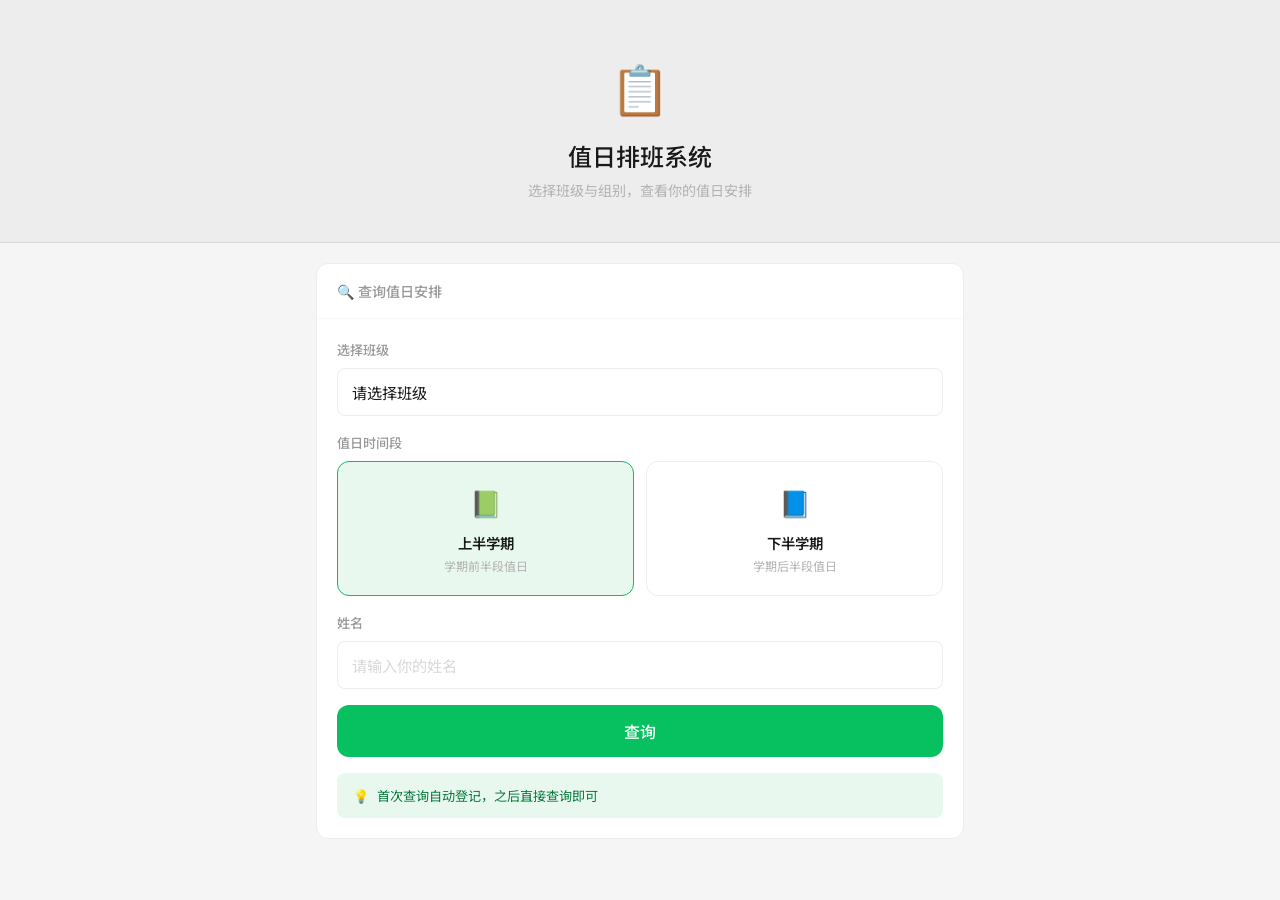
==== templates/index.html @ 0eadb379 "feat: 值日排班管理系统 - Python 3.12 + Flask + SQLite 技术栈 - 学生端：查询值日安排，首次自动注册 - 管理后台：学期/班级/学生/排班/节假日/统计管理 - " ====
<!DOCTYPE html>
<html lang="zh-CN">
<head>
  <meta charset="UTF-8">
  <meta name="viewport" content="width=device-width, initial-scale=1.0">
  <title>值日排班系统</title>
  <link rel="stylesheet" href="/static/css/style.css">
</head>
<body>
  <div class="hero">
    <div class="hero-icon">📋</div>
    <h1>值日排班系统</h1>
    <p>选择班级与组别，查看你的值日安排</p>
  </div>

  <div class="container">
    <div class="card">
      <div class="card-header">🔍 查询值日安排</div>
      <div class="card-body">
        <form id="queryForm">
          <div class="form-group">
            <label>选择班级</label>
            <select id="classSelect" class="form-control" required>
              <option value="">请选择班级</option>
            </select>
          </div>

          <div class="form-group">
            <label>值日时间段</label>
            <div class="group-select">
              <div class="group-option selected" data-group="A" onclick="selectGroup(this)">
                <div class="g-icon">📗</div>
                <div class="g-title">上半学期</div>
                <div class="g-desc">学期前半段值日</div>
              </div>
              <div class="group-option" data-group="B" onclick="selectGroup(this)">
                <div class="g-icon">📘</div>
                <div class="g-title">下半学期</div>
                <div class="g-desc">学期后半段值日</div>
              </div>
            </div>
            <input type="hidden" id="selectedGroup" value="A">
          </div>

          <div class="form-group">
            <label>姓名</label>
            <input type="text" id="studentName" class="form-control" placeholder="请输入你的姓名" required>
          </div>

          <button type="submit" class="btn btn-primary btn-block btn-lg">查询</button>

          <div class="tip-bar">
            <span>💡</span>
            <span>首次查询自动登记，之后直接查询即可</span>
          </div>
        </form>
      </div>
    </div>

    <div id="resultArea" class="hidden">
      <div class="card">
        <div class="card-header" id="studentInfo">📋 值日记录</div>
        <div class="card-body">
          <div class="tabs">
            <div class="tab-item active" data-tab="all">全部</div>
            <div class="tab-item" data-tab="completed">已完成</div>
            <div class="tab-item" data-tab="pending">未完成</div>
          </div>
          <div class="table-wrap">
            <table>
              <thead><tr><th>日期</th><th>星期</th><th>职责</th><th>状态</th></tr></thead>
              <tbody id="scheduleBody"></tbody>
            </table>
          </div>
          <div id="emptyState" class="empty-state hidden">
            <div class="empty-icon">📭</div>
            <p>暂无值日记录</p>
          </div>
        </div>
      </div>
    </div>

    <div id="loadingState" class="loading hidden">
      <div class="spinner"></div>
      <span>正在查询…</span>
    </div>
  </div>

  <div id="toastContainer" class="toast-container"></div>
  <script src="/static/js/student.js"></script>
  <script>
    function selectGroup(el) {
      document.querySelectorAll('.group-option').forEach(function(o) { o.classList.remove('selected'); });
      el.classList.add('selected');
      document.getElementById('selectedGroup').value = el.dataset.group;
    }
  </script>
</body>
</html>
---- static/css/style.css ----
/* ============================================================
   值日排班系统 — Apple / WeChat 极简风格
   纯净、克制、呼吸感
   ============================================================ */
@import url('https://fonts.googleapis.com/css2?family=Noto+Sans+SC:wght@300;400;500;600;700&display=swap');

:root {
  --white:       #FFFFFF;
  --bg:          #F5F5F5;
  --card:        #FFFFFF;
  --border:      #EDEDED;
  --divider:     #F7F7F7;
  --text-0:      #191919;
  --text-1:      #576B95;
  --text-2:      #999999;
  --text-3:      #B2B2B2;
  --text-4:      #D9D9D9;
  --green:       #07C160;
  --green-bg:    #E8F8EE;
  --blue:        #1A73E8;
  --blue-bg:     #E8F0FE;
  --red:         #FA5151;
  --red-bg:      #FEE8E8;
  --orange:      #FF8800;
  --orange-bg:   #FFF4E5;
  --radius:      12px;
  --radius-lg:   16px;
  --radius-sm:   8px;
  --shadow:      0 1px 3px rgba(0,0,0,0.04);
  --shadow-md:   0 2px 8px rgba(0,0,0,0.06);
  --transition:  0.2s ease;
}

*, *::before, *::after { margin: 0; padding: 0; box-sizing: border-box; }
html { font-size: 16px; }
body {
  font-family: 'Noto Sans SC', -apple-system, 'Helvetica Neue', sans-serif;
  background: var(--bg);
  color: var(--text-1);
  line-height: 1.6;
  -webkit-font-smoothing: antialiased;
  -moz-osx-font-smoothing: grayscale;
}
a { color: var(--blue); text-decoration: none; }
a:hover { color: #0D5BBF; }
::selection { background: var(--blue-bg); }

.container { max-width: 680px; margin: 0 auto; padding: 20px 16px; }

/* ============================================================
   Hero — 学生端顶部
   ============================================================ */
.hero {
  background: #EDEDED;
  padding: 48px 20px 40px;
  text-align: center;
  border-bottom: 1px solid #D9D9D9;
}
.hero-icon {
  font-size: 3rem;
  margin-bottom: 12px;
}
.hero h1 {
  font-size: 1.5rem;
  font-weight: 500;
  color: var(--text-0);
}
.hero p {
  font-size: 0.88rem;
  color: var(--text-3);
  margin-top: 4px;
}

/* ============================================================
   卡片
   ============================================================ */
.card {
  background: var(--card);
  border-radius: var(--radius);
  margin-bottom: 12px;
  box-shadow: none;
  border: 1px solid #EDEDED;
  overflow: hidden;
}
.card-header {
  padding: 16px 20px;
  font-size: 0.88rem;
  font-weight: 500;
  color: var(--text-2);
  border-bottom: 1px solid var(--divider);
  display: flex;
  align-items: center;
  gap: 8px;
}
.card-body { padding: 20px; }

/* ============================================================
   表单
   ============================================================ */
.form-group {
  margin-bottom: 16px;
}
.form-group:last-child { margin-bottom: 0; }
.form-group label {
  display: block;
  font-size: 0.82rem;
  font-weight: 500;
  color: var(--text-2);
  margin-bottom: 8px;
}
.form-control {
  width: 100%;
  padding: 12px 14px;
  border: 1px solid var(--border);
  border-radius: var(--radius-sm);
  font-size: 0.95rem;
  font-family: inherit;
  background: var(--white);
  color: var(--text-0);
  outline: none;
  transition: border-color var(--transition);
  -webkit-appearance: none;
}
.form-control:focus {
  border-color: #D9D9D9;
}
.form-control::placeholder { color: var(--text-4); }
.form-row {
  display: flex;
  gap: 12px;
  align-items: flex-end;
}
.form-row .form-group { flex: 1; margin-bottom: 0; }
.form-row .form-group:last-child { flex: 0 0 auto; }

/* ============================================================
   按钮
   ============================================================ */
.btn {
  display: inline-flex;
  align-items: center;
  justify-content: center;
  gap: 6px;
  padding: 10px 20px;
  border: none;
  border-radius: var(--radius-sm);
  font-size: 0.88rem;
  font-weight: 500;
  font-family: inherit;
  cursor: pointer;
  transition: all var(--transition);
  white-space: nowrap;
}
.btn:active { transform: scale(0.97); }
.btn-primary {
  background: var(--green);
  color: white;
}
.btn-primary:hover { background: #06AD56; }
.btn-blue {
  background: var(--blue);
  color: white;
}
.btn-blue:hover { background: #0D5BBF; }
.btn-danger {
  background: var(--red);
  color: white;
}
.btn-danger:hover { background: #E04646; }
.btn-outline {
  background: var(--white);
  color: var(--text-1);
  border: 1px solid #D9D9D9;
}
.btn-outline:hover { background: #F7F7F7; }
.btn-ghost {
  background: transparent;
  color: var(--blue);
  border: none;
  padding: 8px 12px;
}
.btn-ghost:hover { background: var(--blue-bg); }
.btn-sm {
  padding: 6px 14px;
  font-size: 0.8rem;
  border-radius: 6px;
}
.btn-block {
  width: 100%;
  display: flex;
}
.btn-lg {
  padding: 14px 24px;
  font-size: 1rem;
  border-radius: var(--radius);
}

/* ============================================================
   组别选择卡片（学生端）
   ============================================================ */
.group-select {
  display: flex;
  gap: 12px;
}
.group-option {
  flex: 1;
  padding: 20px 12px;
  border: 1.5px solid var(--border);
  border-radius: var(--radius);
  text-align: center;
  cursor: pointer;
  transition: all var(--transition);
  background: var(--white);
}
.group-option:hover { border-color: var(--blue); }
.group-option.selected {
  border-color: var(--green);
  background: var(--green-bg);
}
.group-option .g-icon { font-size: 1.6rem; margin-bottom: 8px; }
.group-option .g-title { font-weight: 600; font-size: 0.9rem; color: var(--text-0); }
.group-option .g-desc { font-size: 0.75rem; color: var(--text-3); margin-top: 2px; }

/* 提示条 */
.tip-bar {
  background: var(--green-bg);
  border-radius: var(--radius-sm);
  padding: 12px 16px;
  margin-top: 16px;
  font-size: 0.82rem;
  color: #0A7A3E;
  display: flex;
  align-items: center;
  gap: 8px;
}

/* ============================================================
   表格
   ============================================================ */
.table-wrap { overflow-x: auto; }
table { width: 100%; border-collapse: collapse; }
th, td {
  padding: 12px 16px;
  text-align: left;
  font-size: 0.88rem;
  border-bottom: 1px solid var(--divider);
}
th {
  font-weight: 500;
  color: var(--text-3);
  font-size: 0.8rem;
  background: #FAFAFA;
}
tbody tr { transition: background var(--transition); }
tbody tr:hover { background: #FAFAFA; }
tbody tr:last-child td { border-bottom: none; }

/* ============================================================
   Tab
   ============================================================ */
.tabs {
  display: flex;
  background: #F0F0F0;
  border-radius: var(--radius-sm);
  padding: 3px;
  margin-bottom: 16px;
}
.tab-item {
  flex: 1;
  padding: 8px 0;
  text-align: center;
  border-radius: 6px;
  cursor: pointer;
  font-size: 0.85rem;
  font-weight: 500;
  color: var(--text-3);
  transition: all var(--transition);
}
.tab-item:hover { color: var(--text-1); }
.tab-item.active {
  background: var(--white);
  color: var(--text-0);
  box-shadow: 0 1px 2px rgba(0,0,0,0.08);
}

/* ============================================================
   状态标签
   ============================================================ */
.badge {
  display: inline-block;
  padding: 2px 10px;
  border-radius: 100px;
  font-size: 0.75rem;
  font-weight: 500;
}
.badge-green { background: var(--green-bg); color: #0A7A3E; }
.badge-blue { background: #EDEDED; color: var(--text-2); }
.badge-gray { background: var(--bg); color: var(--text-3); }
.badge-orange { background: var(--orange-bg); color: var(--orange); }

.status-badge {
  display: inline-flex;
  align-items: center;
  gap: 4px;
  padding: 3px 10px;
  border-radius: 100px;
  font-size: 0.75rem;
  font-weight: 500;
}
.status-pending { background: var(--orange-bg); color: var(--orange); }
.status-completed { background: var(--green-bg); color: #0A7A3E; }
.status-cancelled { background: var(--bg); color: var(--text-4); }

/* ============================================================
   空状态 & 加载
   ============================================================ */
.empty-state { text-align: center; padding: 40px 20px; color: var(--text-4); }
.empty-icon { font-size: 2.5rem; margin-bottom: 8px; }
.empty-state p { font-size: 0.88rem; }
.loading { text-align: center; padding: 32px; color: var(--text-3); }
.spinner {
  width: 28px; height: 28px;
  border: 2.5px solid var(--border);
  border-top-color: var(--blue);
  border-radius: 50%;
  animation: spin 0.7s linear infinite;
  margin: 0 auto 10px;
}
@keyframes spin { to { transform: rotate(360deg); } }

/* ============================================================
   Toast
   ============================================================ */
.toast-container {
  position: fixed; top: 16px; right: 16px; z-index: 9999;
  display: flex; flex-direction: column; gap: 8px;
  pointer-events: none;
}
.toast {
  padding: 12px 20px;
  border-radius: var(--radius-sm);
  font-size: 0.85rem;
  font-weight: 500;
  box-shadow: var(--shadow-md);
  animation: toastIn 0.3s ease;
  pointer-events: auto;
  max-width: 320px;
  color: white;
}
.toast-success { background: var(--green); }
.toast-error { background: var(--red); }
.toast-info { background: var(--text-1); }
@keyframes toastIn { from { transform: translateY(-12px); opacity: 0; } }

/* ============================================================
   统计卡片
   ============================================================ */
.stat-cards {
  display: grid;
  grid-template-columns: repeat(auto-fit, minmax(140px, 1fr));
  gap: 12px;
  margin-bottom: 16px;
}
.stat-card {
  background: var(--white);
  border-radius: var(--radius);
  padding: 20px 16px;
  text-align: center;
  border: 1px solid #EDEDED;
  box-shadow: none;
}
.stat-value {
  font-size: 1.8rem;
  font-weight: 700;
  color: var(--text-0);
  line-height: 1.2;
}
.stat-label {
  font-size: 0.78rem;
  color: var(--text-3);
  margin-top: 4px;
}

/* ============================================================
   侧边栏
   ============================================================ */
.sidebar {
  position: fixed; top: 0; left: 0;
  width: 240px; height: 100vh;
  background: #EDEDED;
  border-right: 1px solid #D9D9D9;
  z-index: 100;
  display: flex; flex-direction: column;
  overflow-y: auto;
}
.sidebar-brand {
  padding: 28px 20px 20px;
  border-bottom: 1px solid #D9D9D9;
}
.sidebar-brand h2 {
  font-size: 1.05rem;
  font-weight: 600;
  color: var(--text-0);
}
.sidebar-brand p {
  font-size: 0.72rem;
  color: var(--text-2);
  margin-top: 2px;
}
.sidebar-nav {
  flex: 1;
  padding: 12px 10px;
  display: flex;
  flex-direction: column;
  gap: 2px;
}
.sidebar-nav a {
  display: flex;
  align-items: center;
  gap: 10px;
  padding: 10px 14px;
  border-radius: var(--radius-sm);
  color: var(--text-0);
  font-size: 0.88rem;
  font-weight: 400;
  transition: all var(--transition);
}
.sidebar-nav a:hover {
  background: #D9D9D9;
}
.sidebar-nav a.active {
  background: #FFFFFF;
  color: var(--green);
  font-weight: 500;
}
.nav-icon { font-size: 1.1rem; width: 22px; text-align: center; flex-shrink: 0; }

.main-content {
  margin-left: 240px;
  min-height: 100vh;
  padding: 28px 32px;
}
.page-header {
  display: flex;
  justify-content: space-between;
  align-items: center;
  margin-bottom: 24px;
}
.page-header h2 {
  font-size: 1.3rem;
  font-weight: 500;
  color: var(--text-0);
}

/* 移动端 */
.mobile-toggle {
  display: none;
  position: fixed; top: 12px; left: 12px; z-index: 200;
  background: #EDEDED;
  border: 1px solid #D9D9D9;
  border-radius: var(--radius-sm);
  width: 40px; height: 40px;
  font-size: 1.1rem;
  cursor: pointer;
}
.sidebar-overlay {
  display: none; position: fixed; inset: 0;
  background: rgba(0,0,0,0.3); z-index: 99;
}
.sidebar-overlay.show { display: block; }

/* ============================================================
   展开行
   ============================================================ */
.expandable-row { cursor: pointer; }
.expandable-row td:first-child { text-align: center; }
.expand-icon { font-size: 0.6rem; color: var(--text-4); transition: transform var(--transition); display: inline-block; }
.expandable-row.expanded .expand-icon { transform: rotate(90deg); }
.sub-row td { padding: 0; background: var(--bg); }
.sub-table-wrapper { padding: 16px 20px; }
.sub-table-wrapper h4 { font-size: 0.85rem; font-weight: 500; color: var(--text-2); margin-bottom: 12px; }

/* ============================================================
   柱状图
   ============================================================ */
.bar-chart { display: flex; flex-direction: column; gap: 8px; }
.bar-row { display: flex; align-items: center; gap: 10px; }
.bar-label { min-width: 64px; font-size: 0.82rem; color: var(--text-1); text-align: right; font-weight: 500; }
.bar-wrapper { flex: 1; height: 28px; background: var(--bg); border-radius: 100px; overflow: hidden; }
.bar-fill {
  height: 100%; border-radius: 100px;
  display: flex; align-items: center; padding-left: 12px;
  color: white; font-size: 0.75rem; font-weight: 600;
  transition: width 0.6s ease;
}
.bar-fill.a-group { background: #B2B2B2; }
.bar-fill.b-group { background: var(--green); }
.bar-count { min-width: 32px; text-align: right; font-size: 0.82rem; color: var(--text-3); font-weight: 500; }

/* 均衡度 */
.balance-bar { height: 6px; background: var(--bg); border-radius: 100px; margin-top: 8px; overflow: hidden; }
.balance-fill { height: 100%; border-radius: 100px; transition: width 0.8s ease; }

/* ============================================================
   学生卡片（统计页）
   ============================================================ */
.group-title { font-size: 0.95rem; font-weight: 600; margin: 20px 0 12px; color: var(--text-1); }
.student-grid { display: grid; grid-template-columns: repeat(auto-fill, minmax(160px, 1fr)); gap: 10px; }
.student-card {
  background: var(--white);
  border: 1px solid #EDEDED;
  border-radius: var(--radius);
  padding: 16px;
  cursor: pointer;
  transition: all var(--transition);
  text-align: center;
}
.student-card:hover { border-color: var(--green); }
.student-card .s-name { font-weight: 600; color: var(--text-0); font-size: 0.9rem; }
.student-card .s-count { font-size: 1.6rem; font-weight: 700; margin-top: 4px; }
.student-card .s-label { font-size: 0.72rem; color: var(--text-3); }
.student-card.a-card .s-count { color: var(--blue); }
.student-card.b-card .s-count { color: var(--green); }

/* ============================================================
   弹窗
   ============================================================ */
.modal-overlay {
  display: none; position: fixed; inset: 0;
  background: rgba(0,0,0,0.4); z-index: 1000;
  justify-content: center; align-items: center;
}
.modal-overlay.show { display: flex; }
.modal-box {
  background: var(--white);
  border-radius: var(--radius-lg);
  padding: 28px;
  max-width: 560px; width: 92%; max-height: 80vh;
  overflow-y: auto;
  box-shadow: 0 8px 32px rgba(0,0,0,0.12);
  animation: modalIn 0.25s ease;
}
@keyframes modalIn { from { transform: translateY(16px); opacity: 0; } }
.modal-header { font-size: 1.05rem; font-weight: 600; margin-bottom: 20px; color: var(--text-0); }

/* ============================================================
   排班卡片
   ============================================================ */
.duty-card {
  background: var(--white);
  border-radius: var(--radius);
  padding: 16px;
  margin-bottom: 10px;
  border: 1px solid #EDEDED;
  box-shadow: none;
}
.duty-date { font-weight: 600; color: var(--text-0); margin-bottom: 8px; display: flex; align-items: center; gap: 8px; font-size: 0.9rem; }
.duty-students { display: flex; gap: 8px; flex-wrap: wrap; }
.duty-student {
  display: flex; align-items: center; gap: 6px;
  padding: 6px 12px; background: var(--bg); border-radius: 100px;
  font-size: 0.82rem; color: var(--text-1);
}
.duty-actions { margin-top: 10px; display: flex; gap: 8px; }

/* 日历导航 */
.cal-nav { display: flex; align-items: center; justify-content: center; gap: 16px; margin-bottom: 16px; }
.cal-nav button {
  padding: 8px 16px; background: var(--white); border: 1px solid var(--border);
  border-radius: var(--radius-sm); cursor: pointer; font-family: inherit;
  font-size: 0.85rem; color: var(--text-2); transition: all var(--transition);
}
.cal-nav button:hover { border-color: var(--blue); color: var(--blue); }
.cal-month { font-size: 1.1rem; font-weight: 600; color: var(--text-0); min-width: 120px; text-align: center; }

/* ============================================================
   辅助
   ============================================================ */
.hidden { display: none !important; }
.text-center { text-align: center; }

/* ============================================================
   响应式
   ============================================================ */
@media (max-width: 768px) {
  .mobile-toggle { display: flex; }
  .sidebar {
    transform: translateX(-100%);
    transition: transform 0.3s ease;
    width: 260px;
  }
  .sidebar.open { transform: translateX(0); }
  .main-content { margin-left: 0; padding: 64px 16px 20px; }
  .hero { padding: 36px 16px 32px; }
  .hero h1 { font-size: 1.3rem; }
  .container { padding: 16px 12px; }
  .form-row { flex-direction: column; }
  th, td { padding: 10px 12px; font-size: 0.82rem; }
  .stat-cards { grid-template-columns: repeat(2, 1fr); }
  .stat-value { font-size: 1.4rem; }
  .tabs { width: 100%; }
  .tab-item { font-size: 0.82rem; }
  .bar-label { min-width: 48px; font-size: 0.75rem; }
  .page-header { flex-direction: column; gap: 10px; align-items: flex-start; }
  .student-grid { grid-template-columns: repeat(2, 1fr); }
}
@media (max-width: 480px) {
  .stat-cards { grid-template-columns: 1fr 1fr; }
  .group-select { flex-direction: column; }
}
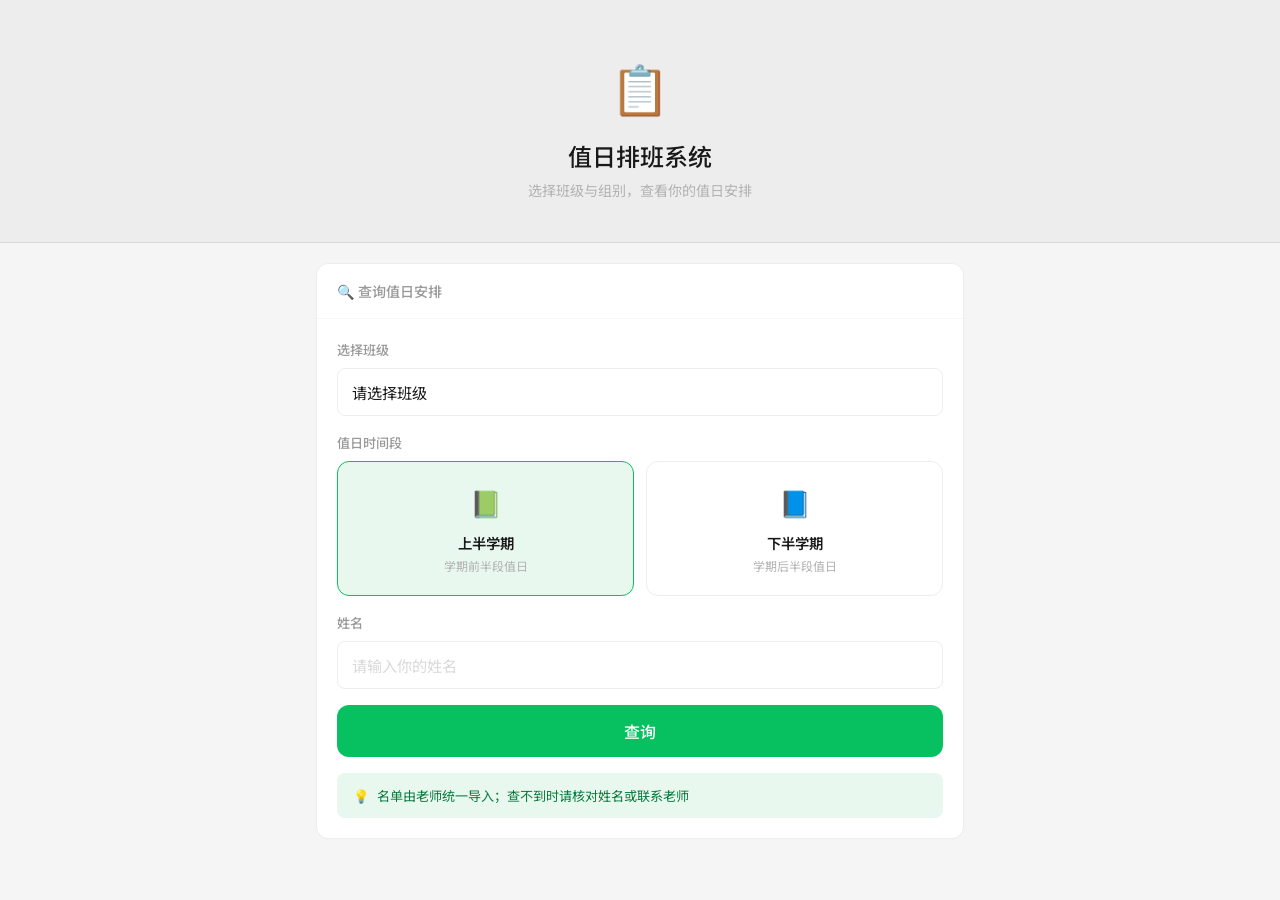
==== commit c998edef: "完成老师端值日排班流程" ====
--- a/templates/index.html
+++ b/templates/index.html
@@ -51,7 +51,7 @@
 
           <div class="tip-bar">
             <span>💡</span>
-            <span>首次查询自动登记，之后直接查询即可</span>
+            <span>名单由老师统一导入；查不到时请核对姓名或联系老师</span>
           </div>
         </form>
       </div>
--- a/static/css/style.css
+++ b/static/css/style.css
@@ -451,6 +451,198 @@
   font-weight: 500;
   color: var(--text-0);
 }
+.page-subtitle {
+  font-size: 0.85rem;
+  color: var(--text-3);
+  margin-top: 2px;
+}
+.toolbar-actions,
+.card-actions,
+.modal-actions {
+  display: flex;
+  align-items: center;
+  gap: 8px;
+  flex-wrap: wrap;
+}
+.modal-actions {
+  justify-content: flex-end;
+  margin-top: 16px;
+}
+.modal-wide { max-width: 860px; }
+
+.page-enter {
+  animation: pageFade 0.18s ease;
+}
+@keyframes pageFade {
+  from { opacity: 0; transform: translateY(4px); }
+  to { opacity: 1; transform: translateY(0); }
+}
+
+.quick-actions {
+  display: grid;
+  grid-template-columns: repeat(auto-fit, minmax(180px, 1fr));
+  gap: 12px;
+  margin-bottom: 16px;
+}
+.action-tile {
+  text-align: left;
+  background: var(--white);
+  border: 1px solid #EDEDED;
+  border-radius: var(--radius);
+  padding: 18px;
+  cursor: pointer;
+  transition: transform var(--transition), border-color var(--transition), box-shadow var(--transition);
+  font-family: inherit;
+}
+.action-tile:hover {
+  transform: translateY(-2px);
+  border-color: #D9D9D9;
+  box-shadow: var(--shadow-md);
+}
+.action-icon { display: block; font-size: 1.6rem; margin-bottom: 8px; }
+.action-tile strong { display: block; color: var(--text-0); font-size: 0.95rem; }
+.action-tile small { color: var(--text-3); font-size: 0.78rem; }
+
+.teacher-toolbar {
+  display: grid;
+  grid-template-columns: minmax(180px, 1.5fr) minmax(110px, 0.7fr) minmax(110px, 0.7fr) auto;
+  gap: 12px;
+  align-items: end;
+  background: var(--white);
+  border: 1px solid #EDEDED;
+  border-radius: var(--radius);
+  padding: 16px;
+  margin-bottom: 12px;
+}
+.teacher-toolbar .form-group { margin-bottom: 0; }
+.teacher-note {
+  background: var(--blue-bg);
+  color: #2455A6;
+  border-radius: var(--radius-sm);
+  padding: 12px 14px;
+  font-size: 0.84rem;
+  margin-bottom: 12px;
+}
+.teacher-note.success {
+  background: var(--green-bg);
+  color: #0A7A3E;
+}
+
+.issue-list { display: flex; flex-direction: column; gap: 8px; }
+.issue-list.compact { margin: 12px 0; }
+.issue-row {
+  display: flex;
+  align-items: center;
+  gap: 10px;
+  padding: 10px 12px;
+  border-radius: var(--radius-sm);
+  border: 1px solid #EDEDED;
+  background: var(--white);
+  color: var(--text-1);
+}
+.issue-row span {
+  flex: 0 0 auto;
+  font-size: 0.72rem;
+  padding: 2px 8px;
+  border-radius: 100px;
+  background: var(--bg);
+}
+.issue-row strong { font-size: 0.84rem; font-weight: 500; }
+.issue-row.danger { border-color: #F5C2C2; background: #FFF7F7; }
+.issue-row.danger span { background: var(--red-bg); color: var(--red); }
+.issue-row.warn { border-color: #FFE0AD; background: #FFFCF7; }
+.issue-row.warn span { background: var(--orange-bg); color: var(--orange); }
+
+.schedule-row {
+  display: grid;
+  grid-template-columns: auto minmax(150px, 0.8fr) minmax(220px, 1.2fr) auto;
+  align-items: center;
+  gap: 12px;
+  padding: 14px 0;
+  border-bottom: 1px solid var(--divider);
+  animation: rowIn 0.18s ease;
+}
+@keyframes rowIn {
+  from { opacity: 0; transform: translateY(3px); }
+  to { opacity: 1; transform: translateY(0); }
+}
+.schedule-row:last-child { border-bottom: none; }
+.schedule-main { display: flex; align-items: center; gap: 8px; flex-wrap: wrap; }
+.schedule-main strong { color: var(--text-0); font-size: 0.92rem; }
+.schedule-people {
+  display: flex;
+  gap: 8px;
+  flex-wrap: wrap;
+}
+.schedule-people span {
+  background: var(--bg);
+  border-radius: 100px;
+  padding: 5px 10px;
+  font-size: 0.82rem;
+}
+.row-actions {
+  display: flex;
+  gap: 8px;
+  justify-content: flex-end;
+}
+.bulk-check input {
+  width: 18px;
+  height: 18px;
+}
+.preview-table {
+  max-height: 48vh;
+  overflow: auto;
+  border: 1px solid #EDEDED;
+  border-radius: var(--radius-sm);
+}
+.log-list { display: flex; flex-direction: column; gap: 8px; }
+.log-row {
+  display: grid;
+  grid-template-columns: 160px 90px 1fr;
+  gap: 10px;
+  align-items: center;
+  font-size: 0.82rem;
+  color: var(--text-2);
+}
+.log-row strong { color: var(--text-0); font-weight: 500; }
+.log-row em { font-style: normal; color: var(--text-1); }
+
+.swap-grid {
+  display: grid;
+  grid-template-columns: 1fr 1fr;
+  gap: 14px;
+  margin-bottom: 12px;
+}
+.swap-grid h4 {
+  font-size: 0.86rem;
+  color: var(--text-2);
+  margin-bottom: 8px;
+}
+.swap-date {
+  border: 1px solid #EDEDED;
+  border-radius: var(--radius-sm);
+  padding: 10px;
+  margin-bottom: 8px;
+}
+.choice {
+  width: 100%;
+  display: block;
+  text-align: left;
+  border: 1px solid #EDEDED;
+  background: var(--white);
+  border-radius: var(--radius-sm);
+  padding: 9px 10px;
+  margin-bottom: 8px;
+  cursor: pointer;
+  font-family: inherit;
+  color: var(--text-1);
+}
+.choice:hover,
+.choice.selected {
+  border-color: var(--green);
+  background: var(--green-bg);
+  color: #0A7A3E;
+}
 
 /* 移动端 */
 .mobile-toggle {
@@ -479,6 +671,13 @@
 .sub-row td { padding: 0; background: var(--bg); }
 .sub-table-wrapper { padding: 16px 20px; }
 .sub-table-wrapper h4 { font-size: 0.85rem; font-weight: 500; color: var(--text-2); margin-bottom: 12px; }
+.inline-add-student {
+  display: grid;
+  grid-template-columns: minmax(160px, 1fr) 150px auto;
+  gap: 8px;
+  align-items: center;
+  margin-bottom: 12px;
+}
 
 /* ============================================================
    柱状图
@@ -603,8 +802,22 @@
   .bar-label { min-width: 48px; font-size: 0.75rem; }
   .page-header { flex-direction: column; gap: 10px; align-items: flex-start; }
   .student-grid { grid-template-columns: repeat(2, 1fr); }
+  .teacher-toolbar { grid-template-columns: 1fr; }
+  .schedule-row { grid-template-columns: auto 1fr; align-items: start; }
+  .schedule-people, .row-actions { grid-column: 2; }
+  .log-row { grid-template-columns: 1fr; gap: 2px; }
+  .swap-grid { grid-template-columns: 1fr; }
+  .inline-add-student { grid-template-columns: 1fr; }
 }
 @media (max-width: 480px) {
   .stat-cards { grid-template-columns: 1fr 1fr; }
   .group-select { flex-direction: column; }
 }
+
+@media (prefers-reduced-motion: reduce) {
+  *, *::before, *::after {
+    animation-duration: 0.001ms !important;
+    animation-iteration-count: 1 !important;
+    transition-duration: 0.001ms !important;
+  }
+}
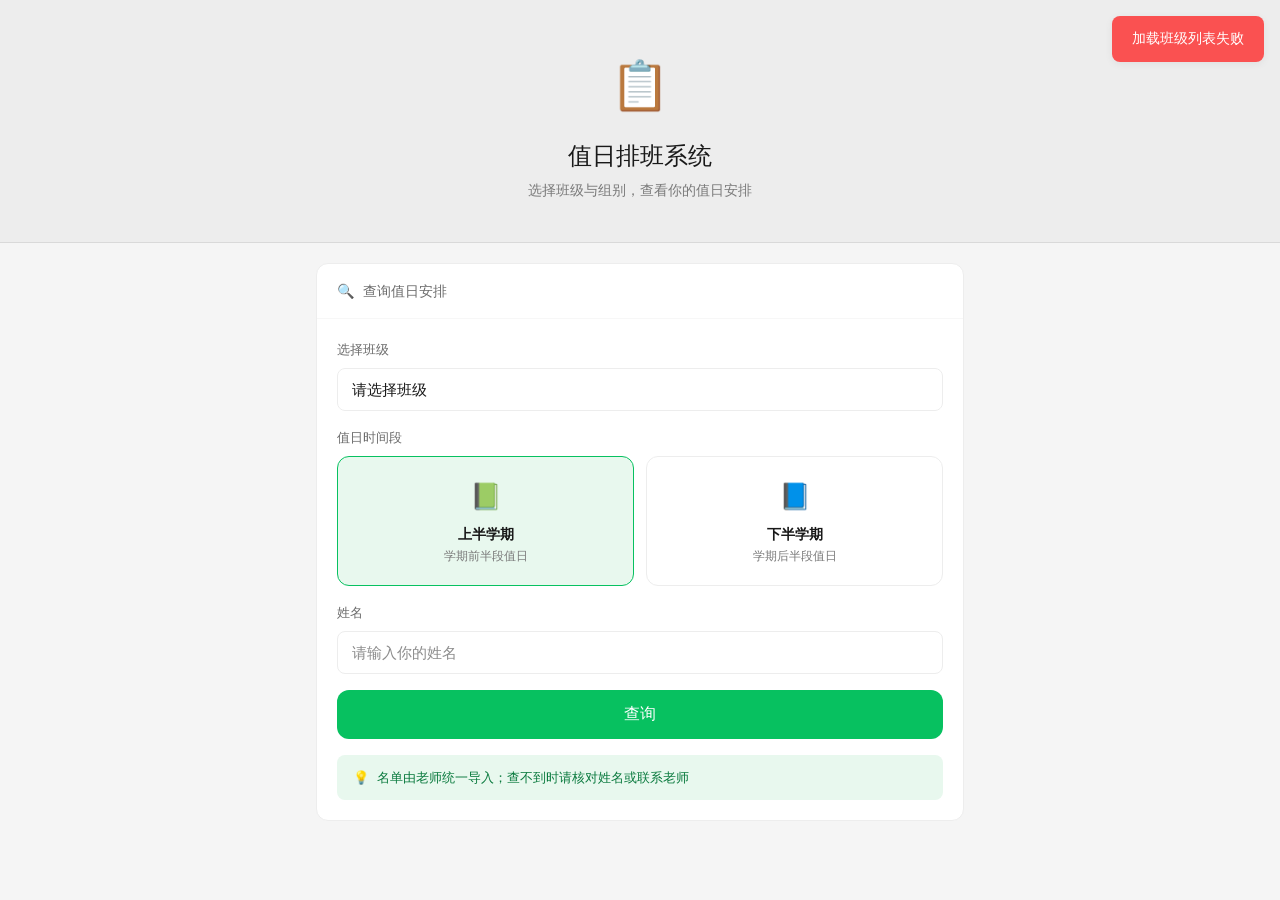
==== commit 5d6bdc50: "重构: 应用工厂 + 模块化路由 + Docker/CI 支持 + 完整功能更新" ====
--- a/templates/index.html
+++ b/templates/index.html
@@ -8,49 +8,49 @@
 </head>
 <body>
   <div class="hero">
-    <div class="hero-icon">📋</div>
+    <div class="hero-icon" aria-hidden="true">📋</div>
     <h1>值日排班系统</h1>
     <p>选择班级与组别，查看你的值日安排</p>
   </div>
 
   <div class="container">
     <div class="card">
-      <div class="card-header">🔍 查询值日安排</div>
+      <div class="card-header"><span aria-hidden="true">🔍</span> 查询值日安排</div>
       <div class="card-body">
         <form id="queryForm">
           <div class="form-group">
-            <label>选择班级</label>
+            <label for="classSelect">选择班级</label>
             <select id="classSelect" class="form-control" required>
               <option value="">请选择班级</option>
             </select>
           </div>
 
           <div class="form-group">
-            <label>值日时间段</label>
-            <div class="group-select">
-              <div class="group-option selected" data-group="A" onclick="selectGroup(this)">
-                <div class="g-icon">📗</div>
-                <div class="g-title">上半学期</div>
-                <div class="g-desc">学期前半段值日</div>
-              </div>
-              <div class="group-option" data-group="B" onclick="selectGroup(this)">
-                <div class="g-icon">📘</div>
-                <div class="g-title">下半学期</div>
-                <div class="g-desc">学期后半段值日</div>
-              </div>
+            <label id="groupLabel">值日时间段</label>
+            <div class="group-select" role="group" aria-labelledby="groupLabel">
+              <button type="button" class="group-option selected" data-group="A" aria-pressed="true" onclick="selectGroup(this)">
+                <span class="g-icon" aria-hidden="true">📗</span>
+                <span class="g-title">上半学期</span>
+                <span class="g-desc">学期前半段值日</span>
+              </button>
+              <button type="button" class="group-option" data-group="B" aria-pressed="false" onclick="selectGroup(this)">
+                <span class="g-icon" aria-hidden="true">📘</span>
+                <span class="g-title">下半学期</span>
+                <span class="g-desc">学期后半段值日</span>
+              </button>
             </div>
             <input type="hidden" id="selectedGroup" value="A">
           </div>
 
           <div class="form-group">
-            <label>姓名</label>
+            <label for="studentName">姓名</label>
             <input type="text" id="studentName" class="form-control" placeholder="请输入你的姓名" required>
           </div>
 
           <button type="submit" class="btn btn-primary btn-block btn-lg">查询</button>
 
           <div class="tip-bar">
-            <span>💡</span>
+            <span aria-hidden="true">💡</span>
             <span>名单由老师统一导入；查不到时请核对姓名或联系老师</span>
           </div>
         </form>
@@ -59,12 +59,12 @@
 
     <div id="resultArea" class="hidden">
       <div class="card">
-        <div class="card-header" id="studentInfo">📋 值日记录</div>
+        <div class="card-header" id="studentInfo"><span aria-hidden="true">📋</span> 值日记录</div>
         <div class="card-body">
-          <div class="tabs">
-            <div class="tab-item active" data-tab="all">全部</div>
-            <div class="tab-item" data-tab="completed">已完成</div>
-            <div class="tab-item" data-tab="pending">未完成</div>
+          <div class="tabs" role="tablist" aria-label="记录筛选">
+            <button type="button" class="tab-item active" role="tab" aria-selected="true" data-tab="all">全部</button>
+            <button type="button" class="tab-item" role="tab" aria-selected="false" data-tab="completed">已完成</button>
+            <button type="button" class="tab-item" role="tab" aria-selected="false" data-tab="pending">未完成</button>
           </div>
           <div class="table-wrap">
             <table>
@@ -73,7 +73,7 @@
             </table>
           </div>
           <div id="emptyState" class="empty-state hidden">
-            <div class="empty-icon">📭</div>
+            <div class="empty-icon" aria-hidden="true">📭</div>
             <p>暂无值日记录</p>
           </div>
         </div>
@@ -86,12 +86,16 @@
     </div>
   </div>
 
-  <div id="toastContainer" class="toast-container"></div>
+  <div id="toastContainer" class="toast-container" aria-live="polite"></div>
   <script src="/static/js/student.js"></script>
   <script>
     function selectGroup(el) {
-      document.querySelectorAll('.group-option').forEach(function(o) { o.classList.remove('selected'); });
+      document.querySelectorAll('.group-option').forEach(function(o) {
+        o.classList.remove('selected');
+        o.setAttribute('aria-pressed', 'false');
+      });
       el.classList.add('selected');
+      el.setAttribute('aria-pressed', 'true');
       document.getElementById('selectedGroup').value = el.dataset.group;
     }
   </script>
--- a/static/css/style.css
+++ b/static/css/style.css
@@ -2,7 +2,7 @@
    值日排班系统 — Apple / WeChat 极简风格
    纯净、克制、呼吸感
    ============================================================ */
-@import url('https://fonts.googleapis.com/css2?family=Noto+Sans+SC:wght@300;400;500;600;700&display=swap');
+/* 使用系统字体栈：国内环境无需外部字体请求，首屏渲染更快 */
 
 :root {
   --white:       #FFFFFF;
@@ -12,16 +12,16 @@
   --divider:     #F7F7F7;
   --text-0:      #191919;
   --text-1:      #576B95;
-  --text-2:      #999999;
-  --text-3:      #B2B2B2;
-  --text-4:      #D9D9D9;
+  --text-2:      #6B6B6B;
+  --text-3:      #7A7A7A;
+  --text-4:      #8C8C8C;
   --green:       #07C160;
   --green-bg:    #E8F8EE;
   --blue:        #1A73E8;
   --blue-bg:     #E8F0FE;
   --red:         #FA5151;
   --red-bg:      #FEE8E8;
-  --orange:      #FF8800;
+  --orange:      #C46A00;
   --orange-bg:   #FFF4E5;
   --radius:      12px;
   --radius-lg:   16px;
@@ -34,7 +34,8 @@
 *, *::before, *::after { margin: 0; padding: 0; box-sizing: border-box; }
 html { font-size: 16px; }
 body {
-  font-family: 'Noto Sans SC', -apple-system, 'Helvetica Neue', sans-serif;
+  font-family: -apple-system, BlinkMacSystemFont, 'PingFang SC', 'Hiragino Sans GB',
+               'Microsoft YaHei', 'Helvetica Neue', sans-serif;
   background: var(--bg);
   color: var(--text-1);
   line-height: 1.6;
@@ -211,15 +212,18 @@
   cursor: pointer;
   transition: all var(--transition);
   background: var(--white);
-}
+  font-family: inherit;
+  line-height: 1.5;
+}
+.group-option:focus-visible { outline: 2px solid var(--blue); outline-offset: 2px; }
 .group-option:hover { border-color: var(--blue); }
 .group-option.selected {
   border-color: var(--green);
   background: var(--green-bg);
 }
-.group-option .g-icon { font-size: 1.6rem; margin-bottom: 8px; }
-.group-option .g-title { font-weight: 600; font-size: 0.9rem; color: var(--text-0); }
-.group-option .g-desc { font-size: 0.75rem; color: var(--text-3); margin-top: 2px; }
+.group-option .g-icon { display: block; font-size: 1.6rem; margin-bottom: 8px; }
+.group-option .g-title { display: block; font-weight: 600; font-size: 0.9rem; color: var(--text-0); }
+.group-option .g-desc { display: block; font-size: 0.75rem; color: var(--text-3); margin-top: 2px; }
 
 /* 提示条 */
 .tip-bar {
@@ -269,13 +273,17 @@
   flex: 1;
   padding: 8px 0;
   text-align: center;
+  border: none;
   border-radius: 6px;
   cursor: pointer;
+  font-family: inherit;
   font-size: 0.85rem;
   font-weight: 500;
   color: var(--text-3);
+  background: transparent;
   transition: all var(--transition);
 }
+.tab-item:focus-visible { outline: 2px solid var(--blue); outline-offset: -2px; }
 .tab-item:hover { color: var(--text-1); }
 .tab-item.active {
   background: var(--white);
@@ -692,9 +700,8 @@
   color: white; font-size: 0.75rem; font-weight: 600;
   transition: width 0.6s ease;
 }
-.bar-fill.a-group { background: #B2B2B2; }
+.bar-fill.a-group { background: #8C8C8C; }
 .bar-fill.b-group { background: var(--green); }
-.bar-count { min-width: 32px; text-align: right; font-size: 0.82rem; color: var(--text-3); font-weight: 500; }
 
 /* 均衡度 */
 .balance-bar { height: 6px; background: var(--bg); border-radius: 100px; margin-top: 8px; overflow: hidden; }
@@ -713,7 +720,10 @@
   cursor: pointer;
   transition: all var(--transition);
   text-align: center;
-}
+  font-family: inherit;
+  line-height: 1.5;
+}
+.student-card:focus-visible { outline: 2px solid var(--blue); outline-offset: 2px; }
 .student-card:hover { border-color: var(--green); }
 .student-card .s-name { font-weight: 600; color: var(--text-0); font-size: 0.9rem; }
 .student-card .s-count { font-size: 1.6rem; font-weight: 700; margin-top: 4px; }
@@ -743,40 +753,39 @@
 .modal-header { font-size: 1.05rem; font-weight: 600; margin-bottom: 20px; color: var(--text-0); }
 
 /* ============================================================
-   排班卡片
-   ============================================================ */
-.duty-card {
-  background: var(--white);
-  border-radius: var(--radius);
-  padding: 16px;
-  margin-bottom: 10px;
-  border: 1px solid #EDEDED;
-  box-shadow: none;
-}
-.duty-date { font-weight: 600; color: var(--text-0); margin-bottom: 8px; display: flex; align-items: center; gap: 8px; font-size: 0.9rem; }
-.duty-students { display: flex; gap: 8px; flex-wrap: wrap; }
-.duty-student {
-  display: flex; align-items: center; gap: 6px;
-  padding: 6px 12px; background: var(--bg); border-radius: 100px;
-  font-size: 0.82rem; color: var(--text-1);
-}
-.duty-actions { margin-top: 10px; display: flex; gap: 8px; }
-
-/* 日历导航 */
-.cal-nav { display: flex; align-items: center; justify-content: center; gap: 16px; margin-bottom: 16px; }
-.cal-nav button {
-  padding: 8px 16px; background: var(--white); border: 1px solid var(--border);
-  border-radius: var(--radius-sm); cursor: pointer; font-family: inherit;
-  font-size: 0.85rem; color: var(--text-2); transition: all var(--transition);
-}
-.cal-nav button:hover { border-color: var(--blue); color: var(--blue); }
-.cal-month { font-size: 1.1rem; font-weight: 600; color: var(--text-0); min-width: 120px; text-align: center; }
-
-/* ============================================================
    辅助
    ============================================================ */
 .hidden { display: none !important; }
 .text-center { text-align: center; }
+.text-danger { color: var(--red); }
+.muted-note { color: var(--text-2); font-size: 0.85rem; margin-bottom: 12px; }
+
+/* 屏幕阅读器专用（视觉隐藏） */
+.sr-only {
+  position: absolute; width: 1px; height: 1px;
+  padding: 0; margin: -1px; overflow: hidden;
+  clip: rect(0, 0, 0, 0); white-space: nowrap; border: 0;
+}
+
+/* 侧边栏登出（POST 表单按钮，样式与导航一致） */
+.nav-logout { margin-top: 12px; }
+.nav-logout-btn {
+  display: flex; align-items: center; gap: 10px;
+  width: 100%; padding: 10px 14px;
+  background: none; border: none; border-radius: var(--radius-sm);
+  font-family: inherit; font-size: 0.9rem; color: var(--text-2);
+  cursor: pointer; transition: all var(--transition);
+}
+.nav-logout-btn:hover { background: var(--bg); color: var(--red); }
+
+/* 可点击的统计卡片（工作台"待处理问题"） */
+.stat-card-link { cursor: pointer; transition: all var(--transition); }
+.stat-card-link:hover, .stat-card-link:focus-visible { border-color: var(--green); }
+a.stat-card-link { text-decoration: none; color: inherit; }
+
+/* 危险操作按钮（删除等） */
+.btn-danger { color: var(--red); }
+.btn-danger:hover { color: #D03030; }
 
 /* ============================================================
    响应式
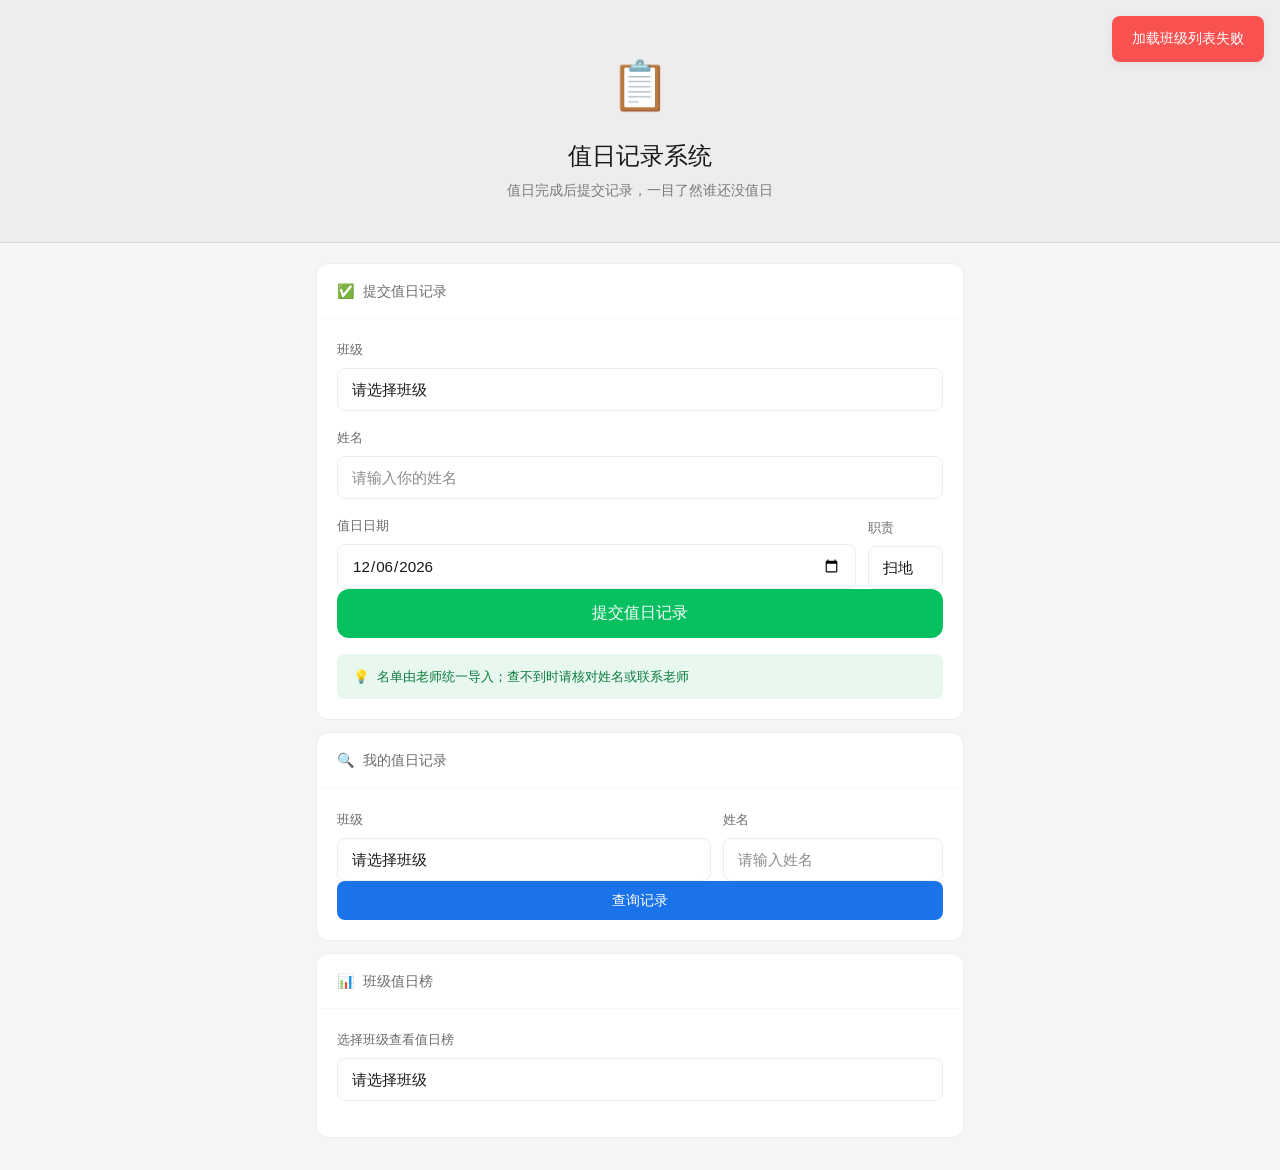
==== commit 636f8cdc: "feat: 值日记录管理系统（Flask + SQLite） 面向学校老师/班委的值日记录工具，核心思路是「学生自主、老师省心」： 老师只需维护班级名单（按 A/B 组标注值日时段），学生值日完成后自" ====
--- a/templates/index.html
+++ b/templates/index.html
@@ -3,43 +3,27 @@
 <head>
   <meta charset="UTF-8">
   <meta name="viewport" content="width=device-width, initial-scale=1.0">
-  <title>值日排班系统</title>
+  <title>值日记录系统</title>
   <link rel="stylesheet" href="/static/css/style.css">
 </head>
 <body>
   <div class="hero">
     <div class="hero-icon" aria-hidden="true">📋</div>
-    <h1>值日排班系统</h1>
-    <p>选择班级与组别，查看你的值日安排</p>
+    <h1>值日记录系统</h1>
+    <p>值日完成后提交记录，一目了然谁还没值日</p>
   </div>
 
   <div class="container">
+    <!-- 卡片 1：提交值日记录（核心） -->
     <div class="card">
-      <div class="card-header"><span aria-hidden="true">🔍</span> 查询值日安排</div>
+      <div class="card-header"><span aria-hidden="true">✅</span> 提交值日记录</div>
       <div class="card-body">
-        <form id="queryForm">
+        <form id="submitForm">
           <div class="form-group">
-            <label for="classSelect">选择班级</label>
+            <label for="classSelect">班级</label>
             <select id="classSelect" class="form-control" required>
               <option value="">请选择班级</option>
             </select>
-          </div>
-
-          <div class="form-group">
-            <label id="groupLabel">值日时间段</label>
-            <div class="group-select" role="group" aria-labelledby="groupLabel">
-              <button type="button" class="group-option selected" data-group="A" aria-pressed="true" onclick="selectGroup(this)">
-                <span class="g-icon" aria-hidden="true">📗</span>
-                <span class="g-title">上半学期</span>
-                <span class="g-desc">学期前半段值日</span>
-              </button>
-              <button type="button" class="group-option" data-group="B" aria-pressed="false" onclick="selectGroup(this)">
-                <span class="g-icon" aria-hidden="true">📘</span>
-                <span class="g-title">下半学期</span>
-                <span class="g-desc">学期后半段值日</span>
-              </button>
-            </div>
-            <input type="hidden" id="selectedGroup" value="A">
           </div>
 
           <div class="form-group">
@@ -47,7 +31,30 @@
             <input type="text" id="studentName" class="form-control" placeholder="请输入你的姓名" required>
           </div>
 
-          <button type="submit" class="btn btn-primary btn-block btn-lg">查询</button>
+          <div class="form-row">
+            <div class="form-group">
+              <label for="dutyDate">值日日期</label>
+              <input type="date" id="dutyDate" class="form-control" required>
+            </div>
+            <div class="form-group">
+              <label for="dutyType">职责</label>
+              <select id="dutyType" class="form-control">
+                <option value="扫地" selected>扫地</option>
+                <option value="擦桌子">擦桌子</option>
+              </select>
+            </div>
+          </div>
+
+          <div class="form-group hidden" id="submitGroupWrap">
+            <label for="submitGroupSelect">组别（同名时选择）</label>
+            <select id="submitGroupSelect" class="form-control">
+              <option value="">请选择组别</option>
+              <option value="A">A 组（上半学期值日）</option>
+              <option value="B">B 组（下半学期值日）</option>
+            </select>
+          </div>
+
+          <button type="submit" class="btn btn-primary btn-block btn-lg">提交值日记录</button>
 
           <div class="tip-bar">
             <span aria-hidden="true">💡</span>
@@ -57,25 +64,77 @@
       </div>
     </div>
 
+    <!-- 卡片 2：我的值日记录 -->
+    <div class="card">
+      <div class="card-header"><span aria-hidden="true">🔍</span> 我的值日记录</div>
+      <div class="card-body">
+        <form id="recordsForm">
+          <div class="form-row">
+            <div class="form-group">
+              <label for="recordsClassSelect">班级</label>
+              <select id="recordsClassSelect" class="form-control" required>
+                <option value="">请选择班级</option>
+              </select>
+            </div>
+            <div class="form-group">
+              <label for="recordsName">姓名</label>
+              <input type="text" id="recordsName" class="form-control" placeholder="请输入姓名" required>
+            </div>
+          </div>
+
+          <div class="form-group hidden" id="recordsGroupWrap">
+            <label for="recordsGroupSelect">组别（同名时选择）</label>
+            <select id="recordsGroupSelect" class="form-control">
+              <option value="">请选择组别</option>
+              <option value="A">A 组（上半学期值日）</option>
+              <option value="B">B 组（下半学期值日）</option>
+            </select>
+          </div>
+
+          <button type="submit" class="btn btn-blue btn-block">查询记录</button>
+        </form>
+      </div>
+    </div>
+
     <div id="resultArea" class="hidden">
       <div class="card">
-        <div class="card-header" id="studentInfo"><span aria-hidden="true">📋</span> 值日记录</div>
+        <div class="card-header">
+          <span aria-hidden="true">📋</span> <span id="studentInfo">值日记录</span>
+        </div>
         <div class="card-body">
-          <div class="tabs" role="tablist" aria-label="记录筛选">
-            <button type="button" class="tab-item active" role="tab" aria-selected="true" data-tab="all">全部</button>
-            <button type="button" class="tab-item" role="tab" aria-selected="false" data-tab="completed">已完成</button>
-            <button type="button" class="tab-item" role="tab" aria-selected="false" data-tab="pending">未完成</button>
-          </div>
           <div class="table-wrap">
             <table>
-              <thead><tr><th>日期</th><th>星期</th><th>职责</th><th>状态</th></tr></thead>
+              <thead><tr><th>日期</th><th>星期</th><th>职责</th><th>提交时间</th></tr></thead>
               <tbody id="scheduleBody"></tbody>
             </table>
           </div>
           <div id="emptyState" class="empty-state hidden">
             <div class="empty-icon" aria-hidden="true">📭</div>
-            <p>暂无值日记录</p>
+            <p>暂无值日记录，值日完成后记得来提交哦</p>
           </div>
+        </div>
+      </div>
+    </div>
+
+    <!-- 卡片 3：班级值日榜 -->
+    <div class="card">
+      <div class="card-header"><span aria-hidden="true">📊</span> 班级值日榜</div>
+      <div class="card-body">
+        <div class="form-group">
+          <label for="boardClassSelect">选择班级查看值日榜</label>
+          <select id="boardClassSelect" class="form-control">
+            <option value="">请选择班级</option>
+          </select>
+        </div>
+
+        <div id="boardContent" class="hidden">
+          <div class="summary-stats" id="summaryStats" aria-live="polite"></div>
+          <div class="groups-grid" id="groupsGrid"></div>
+        </div>
+
+        <div id="boardEmpty" class="empty-state hidden">
+          <div class="empty-icon" aria-hidden="true">📭</div>
+          <p>暂无值日榜数据</p>
         </div>
       </div>
     </div>
@@ -88,16 +147,5 @@
 
   <div id="toastContainer" class="toast-container" aria-live="polite"></div>
   <script src="/static/js/student.js"></script>
-  <script>
-    function selectGroup(el) {
-      document.querySelectorAll('.group-option').forEach(function(o) {
-        o.classList.remove('selected');
-        o.setAttribute('aria-pressed', 'false');
-      });
-      el.classList.add('selected');
-      el.setAttribute('aria-pressed', 'true');
-      document.getElementById('selectedGroup').value = el.dataset.group;
-    }
-  </script>
 </body>
 </html>
--- a/static/css/style.css
+++ b/static/css/style.css
@@ -830,3 +830,95 @@
     transition-duration: 0.001ms !important;
   }
 }
+
+/* ============================================================
+   学生端 — 值日记录系统新增样式（追加，勿改上方既有样式）
+   ============================================================ */
+
+/* 值日榜顶部统计行 */
+.summary-stats {
+  font-size: 0.85rem;
+  color: var(--text-2);
+  background: var(--bg);
+  border-radius: var(--radius-sm);
+  padding: 10px 14px;
+  margin-bottom: 16px;
+  text-align: center;
+}
+
+/* A / B 组分栏 */
+.groups-grid {
+  display: grid;
+  grid-template-columns: 1fr 1fr;
+  gap: 12px;
+}
+.group-panel {
+  border: 1px solid var(--border);
+  border-radius: var(--radius-sm);
+  padding: 12px;
+  min-width: 0;
+}
+.group-panel-header {
+  display: flex;
+  align-items: center;
+  justify-content: space-between;
+  gap: 8px;
+  flex-wrap: wrap;
+  margin-bottom: 8px;
+}
+.group-panel-title {
+  font-size: 0.82rem;
+  font-weight: 600;
+  color: var(--text-1);
+}
+
+/* 组内学生行 */
+.duty-list { list-style: none; }
+.duty-row {
+  display: flex;
+  align-items: center;
+  gap: 8px;
+  padding: 8px 6px;
+  border-bottom: 1px solid var(--divider);
+  font-size: 0.82rem;
+}
+.duty-row:last-child { border-bottom: none; }
+.duty-name {
+  flex: 1;
+  min-width: 0;
+  color: var(--text-0);
+  overflow: hidden;
+  text-overflow: ellipsis;
+  white-space: nowrap;
+}
+.duty-count { flex: 0 0 auto; color: var(--text-2); }
+.duty-last { flex: 0 0 auto; color: var(--text-3); font-size: 0.75rem; }
+
+/* 未值日学生高亮 */
+.duty-row.not-duty {
+  background: var(--red-bg);
+  border-radius: var(--radius-sm);
+  border-bottom-color: #F8D7D7;
+}
+.duty-row.not-duty .duty-name { color: var(--red); font-weight: 600; }
+.not-duty-badge {
+  display: inline-block;
+  padding: 1px 8px;
+  border-radius: 100px;
+  background: var(--red);
+  color: #FFFFFF;
+  font-size: 0.68rem;
+  font-weight: 500;
+  margin-left: 4px;
+  vertical-align: middle;
+}
+
+/* 组内空态 */
+.group-empty { padding: 20px 8px; }
+.group-empty .empty-icon { font-size: 1.6rem; }
+.group-empty p { font-size: 0.8rem; }
+
+/* 窄屏时值日榜分栏改单列 */
+@media (max-width: 560px) {
+  .groups-grid { grid-template-columns: 1fr; }
+}
